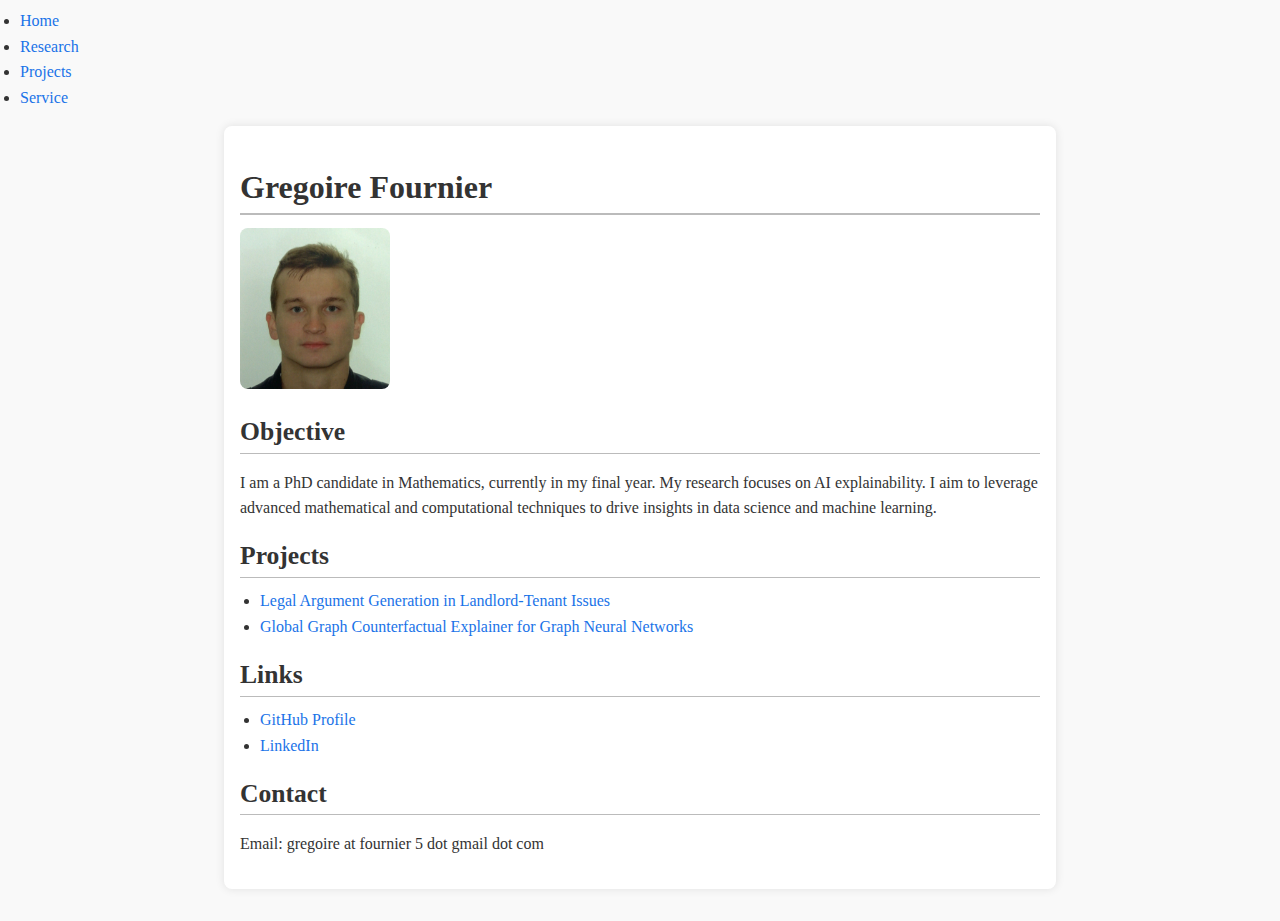
==== index.html @ a9cde682 "Update index.html" ====
<!DOCTYPE html>
<html lang="en">
<head>
    <meta charset="UTF-8">
    <meta name="viewport" content="width=device-width, initial-scale=1.0">
    <title>Gregoire Fournier</title>
    <link rel="stylesheet" href="style.css">
</head>
<body>
    <div id="layout">
        <!-- Sidebar Menu -->
        <nav id="Gregoire Fournier">
            <ul>
                <li><a href="index.html">Home</a></li>
                <li><a href="research.html">Research</a></li>
                <li><a href="projects.html">Projects</a></li>
                <li><a href="service.html">Service</a></li>
            </ul>
        </nav>

        <!-- Main Content Area -->
        <main id="layout-content">
            <header>
                <h1>Gregoire Fournier</h1>
            </header>

            <!-- Space for Photo -->
            <section id="profile-photo">
                <img src="phto_greg.jpg" alt="Gregoire's Photo" style="max-width: 150px; border-radius: 8px;">
            </section>

            <!-- Objective Section -->
            <section>
                <h2>Objective</h2>
                <p>I am a PhD candidate in Mathematics, currently in my final year. My research focuses on AI explainability.
I aim to leverage advanced mathematical and computational techniques to drive insights in data science and machine learning.</p>
            </section>

            <!-- Projects Section -->
            <section>
                <h2>Projects</h2>
                <ul>
                    <li><a href="link-to-project">Legal Argument Generation in Landlord-Tenant Issues</a></li>
                    <li><a href="link-to-project">Global Graph Counterfactual Explainer for Graph Neural Networks</a></li>
                </ul>
            </section>

            <!-- Links Section -->
            <section>
                <h2>Links</h2>
                <ul>
                    <li><a href="https://github.com/ssggreg">GitHub Profile</a></li>
                    <li><a href="https://www.linkedin.com/in/gregoire-fournier/">LinkedIn</a></li>
                </ul>
            </section>

            <!-- Contact Section -->
            <section>
                <h2>Contact</h2>
                <p>Email: gregoire at fournier 5 dot gmail dot com</a></p>
            </section>
        </main>
    </div>
</body>
</html>
---- style.css ----
/* Layout and Body Styling */
body {
	background: #f9f9f9;
	font-family: Georgia, serif;
	padding-bottom: 16px;
	margin: 0;
	color: #333333;
	line-height: 1.6;
}

#layout-content, #layout-menu {
	padding: 1em;
	background: #ffffff;
	box-shadow: 0px 0px 10px rgba(0,0,0,0.1);
	border-radius: 8px;
	margin: 1em auto;
	max-width: 800px;
}

/* Menu Styling */
#layout-menu {
	background: #eaeaea;
	border: 1px solid #cccccc;
	font-size: 1em;
}

#layout-menu td {
	background: #f4f4f4;
	vertical-align: top;
}

/* Link Styles */
a, a > tt {
	color: #1a73e8;
	text-decoration: none;
}

a:hover {
	text-decoration: underline;
}

/* Headings */
h1, h2, h3 {
	color: #333333;
	margin-top: 0.8em;
	margin-bottom: 0.4em;
	padding-bottom: 0.2em;
	line-height: 1.2;
}

h1 {
	font-size: 2em;
	border-bottom: 2px solid #bbbbbb;
}

h2 {
	font-size: 1.6em;
	border-bottom: 1px solid #bbbbbb;
}

h3 {
	font-size: 1.2em;
}

/* Code and Syntax Styling */
tt, pre {
	background: #f5f5f5;
	padding: 4px 6px;
	border-radius: 4px;
}

pre, tt {
	font-size: 0.9em;
	font-family: Monaco, monospace;
}

/* Tables */
table {
	width: 100%;
	border: 1px solid #cccccc;
	border-collapse: collapse;
	margin-top: 1em;
}

table#tlayout {
	border: none;
	background: #ffffff;
}

td {
	padding: 10px;
	border: 1px solid #e0e0e0;
	text-align: left;
}

tr.heading {
	font-weight: bold;
	background: #f0f0f0;
}

/* Footer Styling */
div#footer {
	font-size: 0.8em;
	color: #888888;
	text-align: center;
	padding-top: 1em;
	margin-top: 2em;
	border-top: 1px solid #cccccc;
}

div#footer a {
	color: #80a0b0;
}

/* Lists */
ul {
	list-style-type: disc;
	padding-left: 20px;
}

ol {
	list-style-type: decimal;
	padding-left: 20px;
}

ul, ol, dl {
	margin-top: 0.5em;
	margin-bottom: 1em;
}

/* Block Elements */
div.menu-category {
	border-bottom: 1px solid #dddddd;
	margin-top: 1em;
	font-weight: bold;
	color: #666666;
}

div.menu-item {
	padding-left: 16px;
	margin-top: 0.5em;
}

/* Titles and Subtitles */
div#toptitle, div#subtitle {
	color: #444444;
	font-weight: bold;
	margin-bottom: 0.5em;
}

/* Code Syntax Highlighting */
span.pycommand { color: #3b5998; }
span.statement { color: #008000; }
span.builtin { color: #000080; }
span.special { color: #990000; }
span.operator { color: #880000; }
span.error { color: #cc0000; }
span.comment, span.string {
	color: #606060;
	font-style: italic;
}
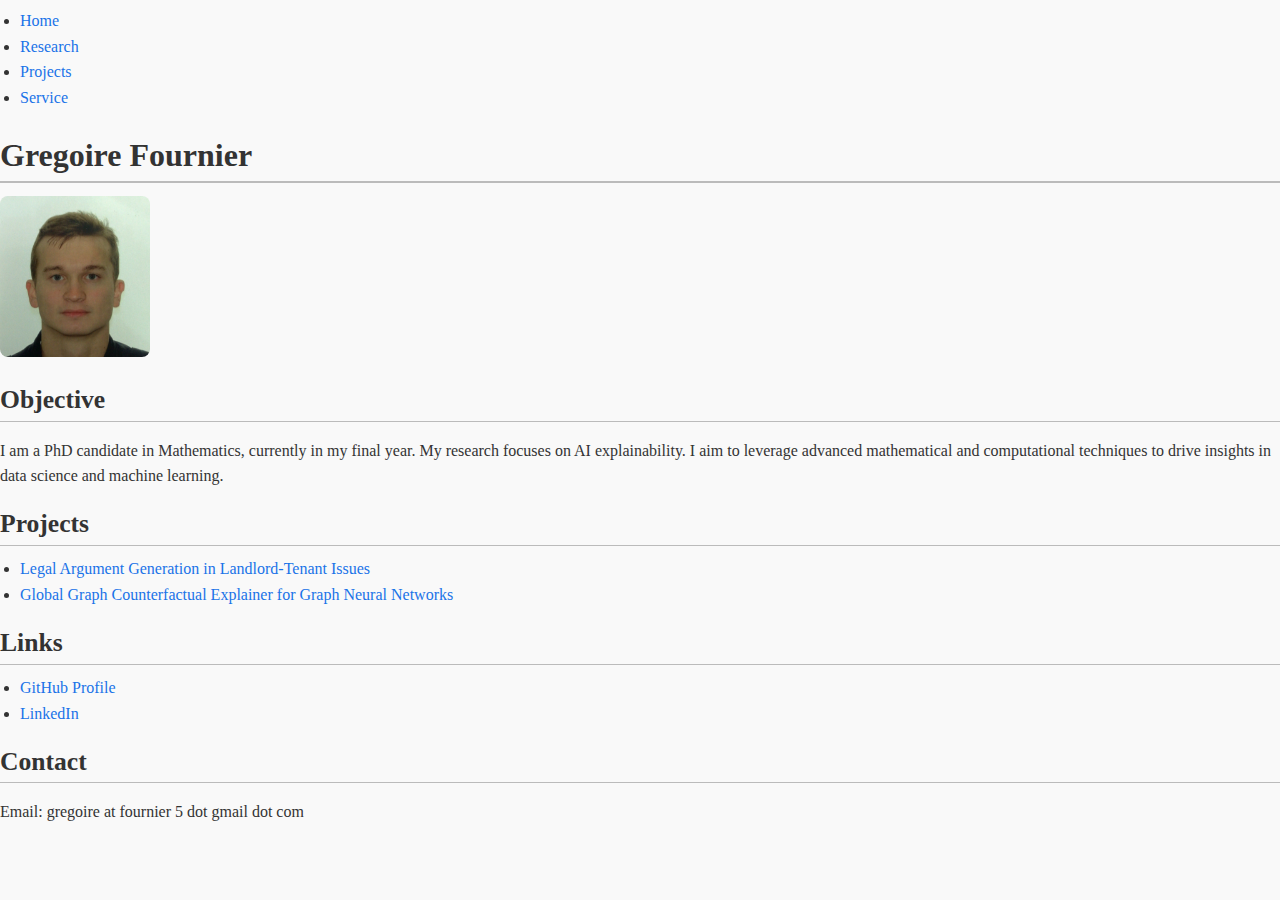
==== commit 74df43a2: "Update index.html" ====
--- a/index.html
+++ b/index.html
@@ -7,9 +7,9 @@
     <link rel="stylesheet" href="style.css">
 </head>
 <body>
-    <div id="layout">
+    <div class="container">
         <!-- Sidebar Menu -->
-        <nav id="Gregoire Fournier">
+        <nav id="navbar">
             <ul>
                 <li><a href="index.html">Home</a></li>
                 <li><a href="research.html">Research</a></li>
@@ -19,25 +19,25 @@
         </nav>
 
         <!-- Main Content Area -->
-        <main id="layout-content">
+        <main>
             <header>
                 <h1>Gregoire Fournier</h1>
             </header>
 
             <!-- Space for Photo -->
-            <section id="profile-photo">
+            <section id="profile-photo" class="text-center">
                 <img src="phto_greg.jpg" alt="Gregoire's Photo" style="max-width: 150px; border-radius: 8px;">
             </section>
 
             <!-- Objective Section -->
-            <section>
+            <section class="mt-20">
                 <h2>Objective</h2>
                 <p>I am a PhD candidate in Mathematics, currently in my final year. My research focuses on AI explainability.
 I aim to leverage advanced mathematical and computational techniques to drive insights in data science and machine learning.</p>
             </section>
 
             <!-- Projects Section -->
-            <section>
+            <section class="mt-20">
                 <h2>Projects</h2>
                 <ul>
                     <li><a href="link-to-project">Legal Argument Generation in Landlord-Tenant Issues</a></li>
@@ -46,7 +46,7 @@
             </section>
 
             <!-- Links Section -->
-            <section>
+            <section class="mt-20">
                 <h2>Links</h2>
                 <ul>
                     <li><a href="https://github.com/ssggreg">GitHub Profile</a></li>
@@ -55,12 +55,13 @@
             </section>
 
             <!-- Contact Section -->
-            <section>
+            <section class="mt-20">
                 <h2>Contact</h2>
-                <p>Email: gregoire at fournier 5 dot gmail dot com</a></p>
+                <p>Email: gregoire at fournier 5 dot gmail dot com</p>
             </section>
         </main>
     </div>
 </body>
 </html>
 
+
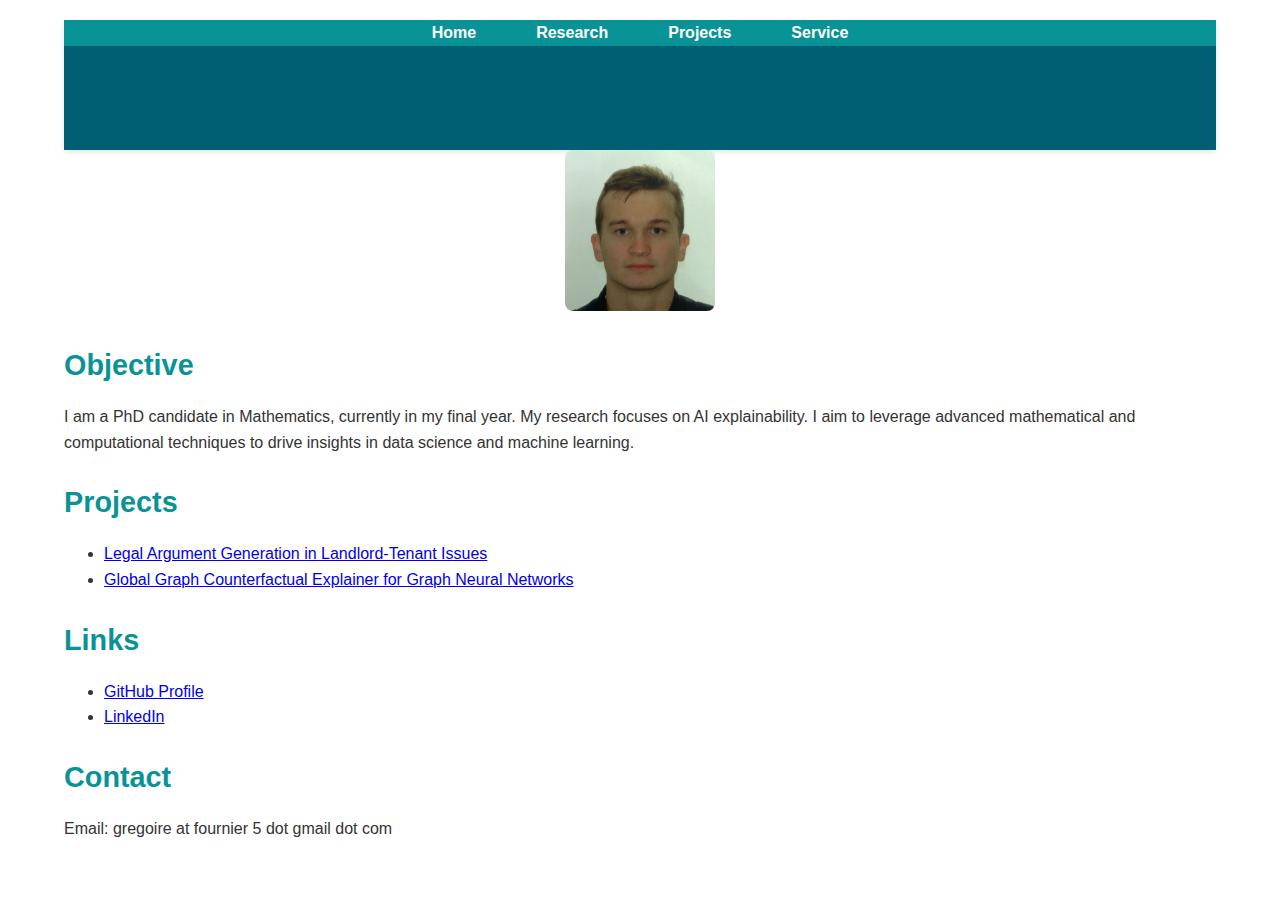
==== commit a4b7fcba: "Update index.html" ====
--- a/index.html
+++ b/index.html
@@ -4,7 +4,7 @@
     <meta charset="UTF-8">
     <meta name="viewport" content="width=device-width, initial-scale=1.0">
     <title>Gregoire Fournier</title>
-    <link rel="stylesheet" href="style.css">
+    <link rel="stylesheet" href="style2.css">
 </head>
 <body>
     <div class="container">
--- a/style2.css
+++ b/style2.css
@@ -0,0 +1,110 @@
+/* General Reset */
+body {
+    margin: 0;
+    padding: 0;
+    font-family: 'Arial', sans-serif;
+    line-height: 1.6;
+    color: #333;
+}
+
+/* Header Styling */
+header {
+    background-color: #005f73;
+    color: white;
+    padding: 20px;
+    text-align: center;
+    box-shadow: 0 2px 5px rgba(0, 0, 0, 0.1);
+}
+
+header h1 {
+    font-size: 2.5rem;
+    margin: 0;
+}
+
+header h2 {
+    font-size: 1.5rem;
+    margin: 5px 0;
+    color: #d8f3dc;
+}
+
+/* Navigation Bar */
+nav {
+    display: flex;
+    justify-content: center;
+    background-color: #0a9396;
+    box-shadow: 0 4px 6px rgba(0, 0, 0, 0.1);
+}
+
+nav ul {
+    list-style: none;
+    margin: 0;
+    padding: 0;
+    display: flex;
+}
+
+nav ul li {
+    margin: 0 15px;
+}
+
+nav ul li a {
+    text-decoration: none;
+    color: white;
+    font-weight: bold;
+    padding: 10px 15px;
+    border-radius: 5px;
+    transition: background-color 0.3s;
+}
+
+nav ul li a:hover {
+    background-color: #94d2bd;
+    color: #003c47;
+}
+
+/* Layout */
+.container {
+    width: 90%;
+    max-width: 1200px;
+    margin: 20px auto;
+}
+
+/* Headings */
+h1 {
+    font-size: 2.2rem;
+    color: #005f73;
+    margin-bottom: 15px;
+}
+
+h2 {
+    font-size: 1.8rem;
+    color: #0a9396;
+    margin-bottom: 10px;
+}
+
+h3 {
+    font-size: 1.5rem;
+    color: #1b4332;
+    margin-bottom: 10px;
+}
+
+/* Footer Styling */
+footer {
+    text-align: center;
+    padding: 10px 0;
+    background-color: #005f73;
+    color: white;
+    margin-top: 20px;
+    box-shadow: 0 -2px 5px rgba(0, 0, 0, 0.1);
+}
+
+/* Utility Classes */
+.text-center {
+    text-align: center;
+}
+
+.mt-20 {
+    margin-top: 20px;
+}
+
+.mb-20 {
+    margin-bottom: 20px;
+}
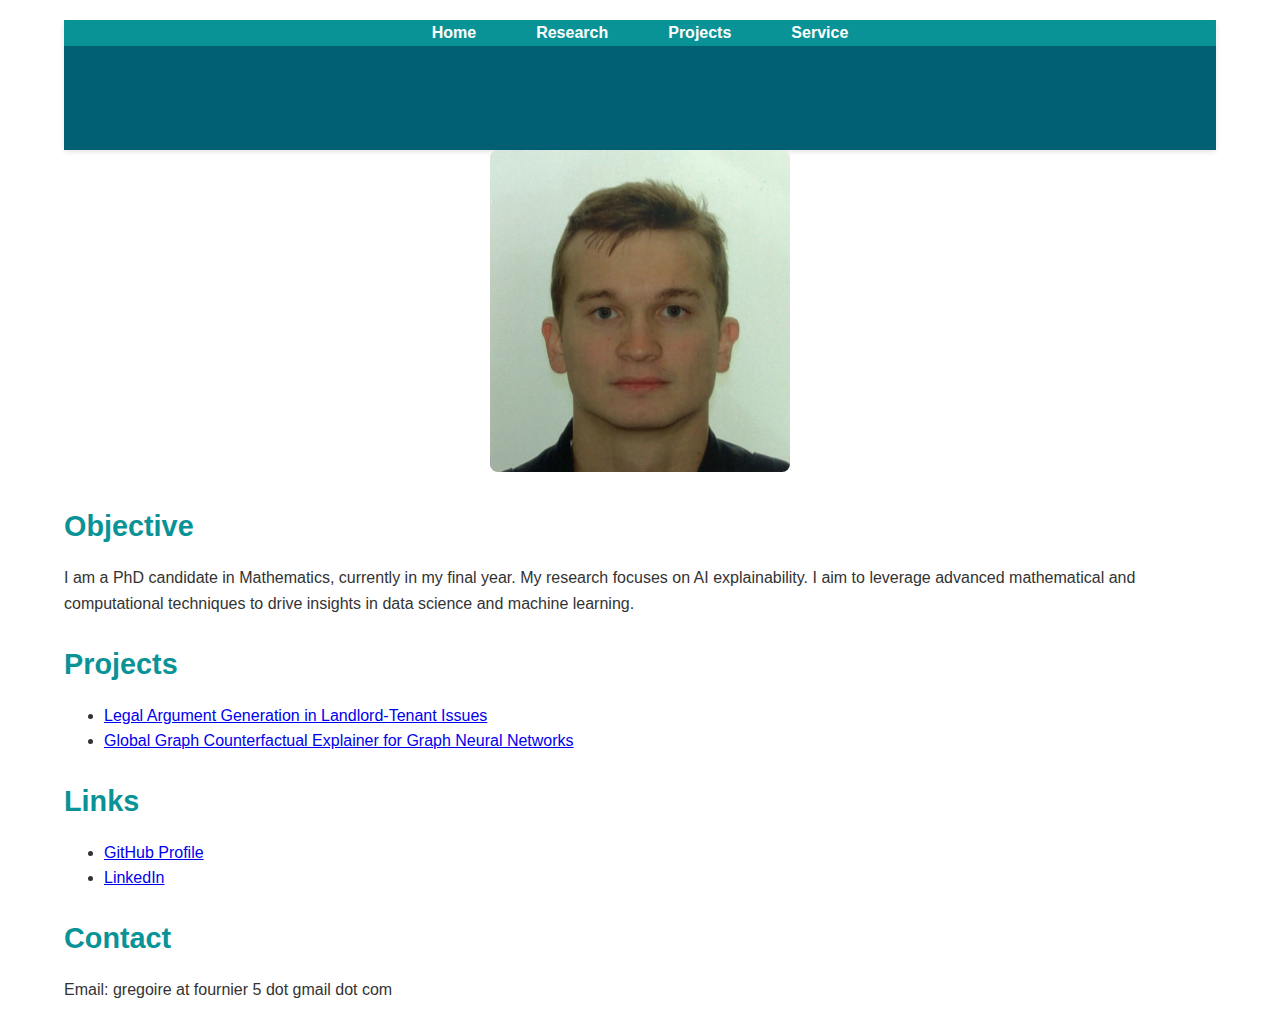
==== commit f744ecb3: "Update index.html" ====
--- a/index.html
+++ b/index.html
@@ -26,7 +26,7 @@
 
             <!-- Space for Photo -->
             <section id="profile-photo" class="text-center">
-                <img src="phto_greg.jpg" alt="Gregoire's Photo" style="max-width: 150px; border-radius: 8px;">
+                <img src="phto_greg.jpg" alt="Gregoire's Photo" style="max-width: 300px; border-radius: 8px;">
             </section>
 
             <!-- Objective Section -->
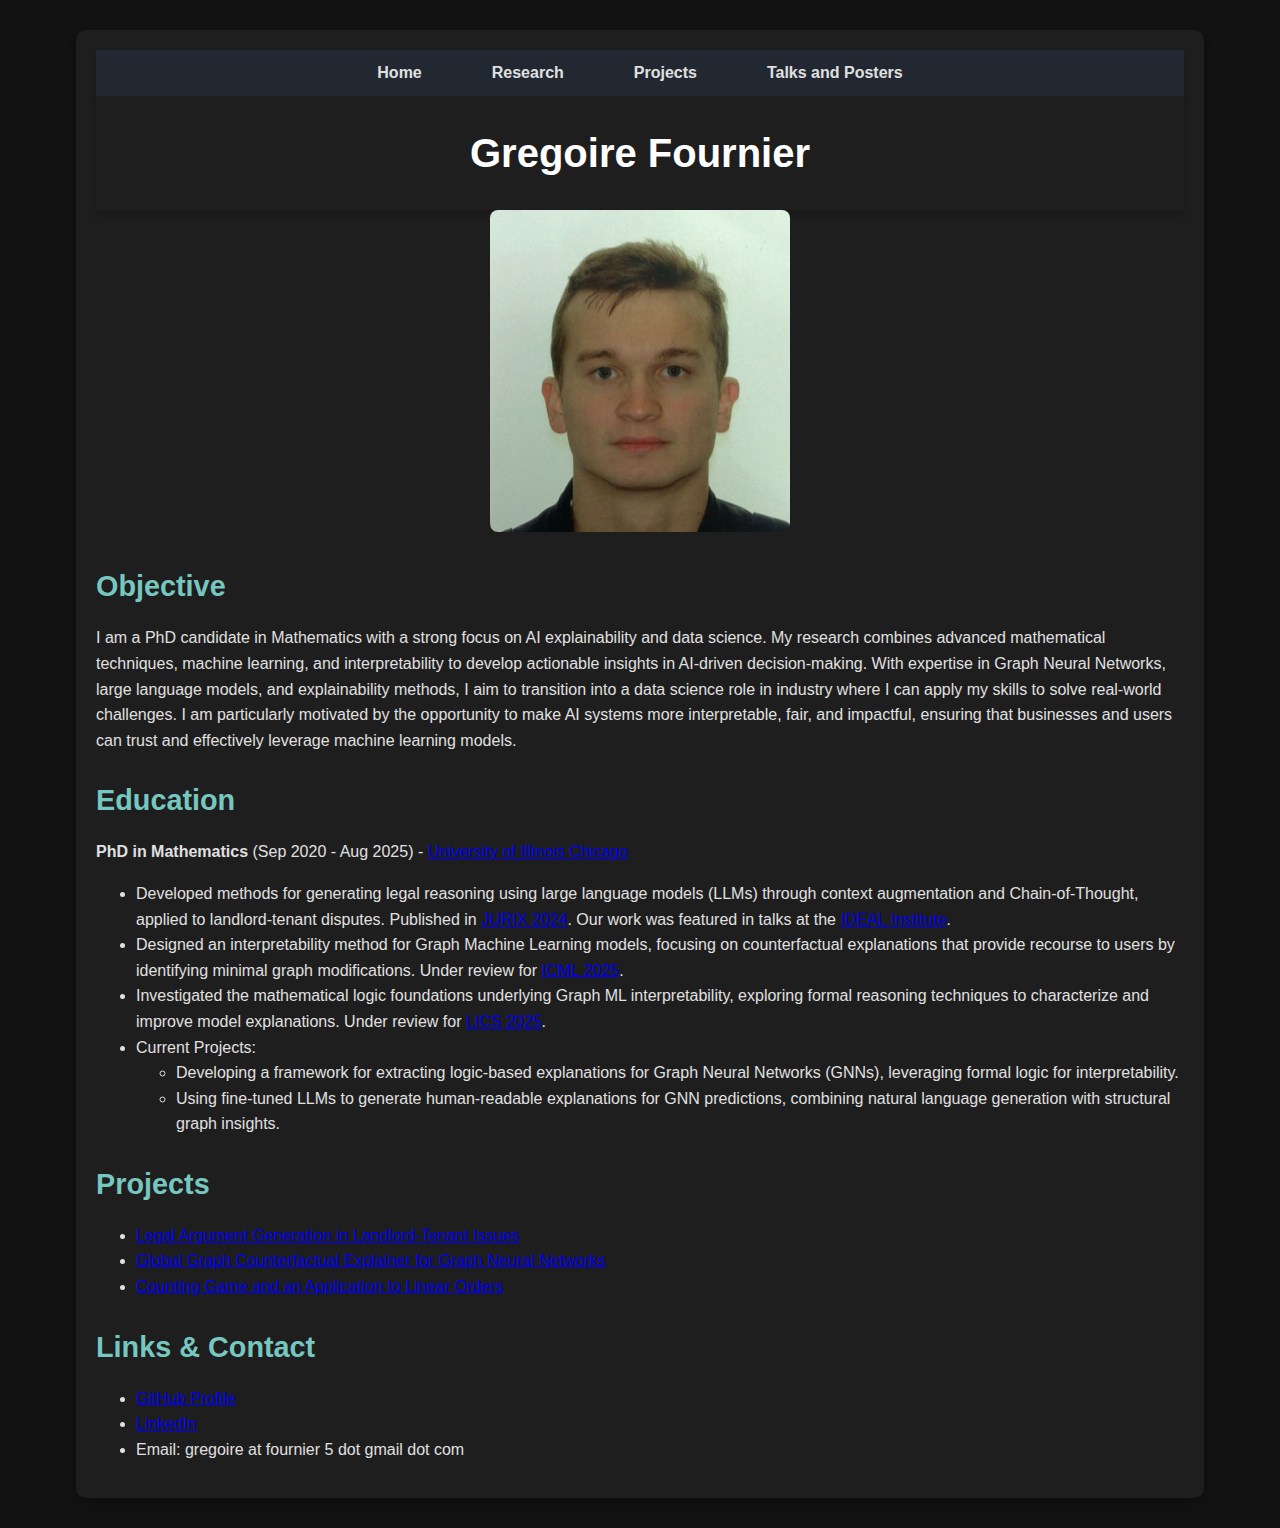
==== commit b962c29c: "update" ====
--- a/index.html
+++ b/index.html
@@ -14,7 +14,7 @@
                 <li><a href="index.html">Home</a></li>
                 <li><a href="research.html">Research</a></li>
                 <li><a href="projects.html">Projects</a></li>
-                <li><a href="service.html">Service</a></li>
+                <li><a href="service.html">Talks and Posters</a></li>
             </ul>
         </nav>
 
@@ -32,32 +32,44 @@
             <!-- Objective Section -->
             <section class="mt-20">
                 <h2>Objective</h2>
-                <p>I am a PhD candidate in Mathematics, currently in my final year. My research focuses on AI explainability.
-I aim to leverage advanced mathematical and computational techniques to drive insights in data science and machine learning.</p>
+                <p>I am a PhD candidate in Mathematics with a strong focus on AI explainability and data science. My research combines advanced mathematical techniques, machine learning, and interpretability to develop actionable insights in AI-driven decision-making. With expertise in Graph Neural Networks, large language models, and explainability methods, I aim to transition into a data science role in industry where I can apply my skills to solve real-world challenges. I am particularly motivated by the opportunity to make AI systems more interpretable, fair, and impactful, ensuring that businesses and users can trust and effectively leverage machine learning models.</p>
+            </section>
+
+            <!-- Education Section -->
+            <section class="mt-20">
+                <h2>Education</h2>
+                <p><strong>PhD in Mathematics</strong> (Sep 2020 - Aug 2025) - <a href="https://mscs.uic.edu/">University of Illinois Chicago</a></p>
+                <ul>
+                    <li>Developed methods for generating legal reasoning using large language models (LLMs) through context augmentation and Chain-of-Thought, applied to landlord-tenant disputes. Published in <a href="https://jurix2024.law.muni.cz/">JURIX 2024</a>. Our work was featured in talks at the <a href="https://ideal-institute.org/">IDEAL Institute</a>.</li>
+                    <li>Designed an interpretability method for Graph Machine Learning models, focusing on counterfactual explanations that provide recourse to users by identifying minimal graph modifications. Under review for <a href="https://icml.cc/">ICML 2025</a>.</li>
+                    <li>Investigated the mathematical logic foundations underlying Graph ML interpretability, exploring formal reasoning techniques to characterize and improve model explanations. Under review for <a href="https://lics.siglog.org/">LICS 2025</a>.</li>
+                    <li>Current Projects:
+                        <ul>
+                            <li>Developing a framework for extracting logic-based explanations for Graph Neural Networks (GNNs), leveraging formal logic for interpretability.</li>
+                            <li>Using fine-tuned LLMs to generate human-readable explanations for GNN predictions, combining natural language generation with structural graph insights.</li>
+                        </ul>
+                    </li>
+                </ul>
             </section>
 
             <!-- Projects Section -->
             <section class="mt-20">
                 <h2>Projects</h2>
                 <ul>
-                    <li><a href="link-to-project">Legal Argument Generation in Landlord-Tenant Issues</a></li>
-                    <li><a href="link-to-project">Global Graph Counterfactual Explainer for Graph Neural Networks</a></li>
+                    <li><a href="AI_and_Law_paper.pdf">Legal Argument Generation in Landlord-Tenant Issues</a></li>
+                    <li><a href="ICML_25_Greg_Sourav.pdf">Global Graph Counterfactual Explainer for Graph Neural Networks</a></li>
+					<li><a href="Paper_game_2025.pdf">Counting Game and an Application to Linear Orders</a></li>
                 </ul>
             </section>
 
-            <!-- Links Section -->
+            <!-- Links and Contact Section -->
             <section class="mt-20">
-                <h2>Links</h2>
+                <h2>Links & Contact</h2>
                 <ul>
                     <li><a href="https://github.com/ssggreg">GitHub Profile</a></li>
                     <li><a href="https://www.linkedin.com/in/gregoire-fournier/">LinkedIn</a></li>
+                    <li>Email: gregoire at fournier 5 dot gmail dot com</li>
                 </ul>
-            </section>
-
-            <!-- Contact Section -->
-            <section class="mt-20">
-                <h2>Contact</h2>
-                <p>Email: gregoire at fournier 5 dot gmail dot com</p>
             </section>
         </main>
     </div>
@@ -65,3 +77,4 @@
 </html>
 
 
+
--- a/style2.css
+++ b/style2.css
@@ -4,35 +4,38 @@
     padding: 0;
     font-family: 'Arial', sans-serif;
     line-height: 1.6;
-    color: #333;
+    color: #E0E0E0;
+    background-color: #121212;
 }
 
 /* Header Styling */
 header {
-    background-color: #005f73;
-    color: white;
-    padding: 20px;
+    background-color: #1E1E1E;
+    color: #FFFFFF;
+    padding: 25px;
     text-align: center;
-    box-shadow: 0 2px 5px rgba(0, 0, 0, 0.1);
+    box-shadow: 0 4px 8px rgba(0, 0, 0, 0.2);
 }
 
 header h1 {
     font-size: 2.5rem;
     margin: 0;
+    color: #FFFFFF;
 }
 
 header h2 {
     font-size: 1.5rem;
     margin: 5px 0;
-    color: #d8f3dc;
+    color: #76c7c0;
 }
 
 /* Navigation Bar */
 nav {
     display: flex;
     justify-content: center;
-    background-color: #0a9396;
-    box-shadow: 0 4px 6px rgba(0, 0, 0, 0.1);
+    background-color: #222831;
+    padding: 10px 0;
+    box-shadow: 0 4px 6px rgba(0, 0, 0, 0.2);
 }
 
 nav ul {
@@ -48,52 +51,57 @@
 
 nav ul li a {
     text-decoration: none;
-    color: white;
+    color: #E0E0E0;
     font-weight: bold;
-    padding: 10px 15px;
+    padding: 12px 20px;
     border-radius: 5px;
-    transition: background-color 0.3s;
+    transition: all 0.3s ease;
 }
 
 nav ul li a:hover {
-    background-color: #94d2bd;
-    color: #003c47;
+    background-color: #76c7c0;
+    color: #121212;
+    box-shadow: 0 0 10px #76c7c0;
 }
 
 /* Layout */
 .container {
-    width: 90%;
-    max-width: 1200px;
-    margin: 20px auto;
+    width: 85%;
+    max-width: 1100px;
+    margin: 30px auto;
+    padding: 20px;
+    background: #1E1E1E;
+    border-radius: 10px;
+    box-shadow: 0 4px 10px rgba(0, 0, 0, 0.3);
 }
 
 /* Headings */
 h1 {
     font-size: 2.2rem;
-    color: #005f73;
+    color: #FFFFFF;
     margin-bottom: 15px;
 }
 
 h2 {
     font-size: 1.8rem;
-    color: #0a9396;
+    color: #76c7c0;
     margin-bottom: 10px;
 }
 
 h3 {
     font-size: 1.5rem;
-    color: #1b4332;
+    color: #d3d3d3;
     margin-bottom: 10px;
 }
 
 /* Footer Styling */
 footer {
     text-align: center;
-    padding: 10px 0;
-    background-color: #005f73;
-    color: white;
+    padding: 15px 0;
+    background-color: #1E1E1E;
+    color: #FFFFFF;
     margin-top: 20px;
-    box-shadow: 0 -2px 5px rgba(0, 0, 0, 0.1);
+    box-shadow: 0 -2px 5px rgba(0, 0, 0, 0.2);
 }
 
 /* Utility Classes */
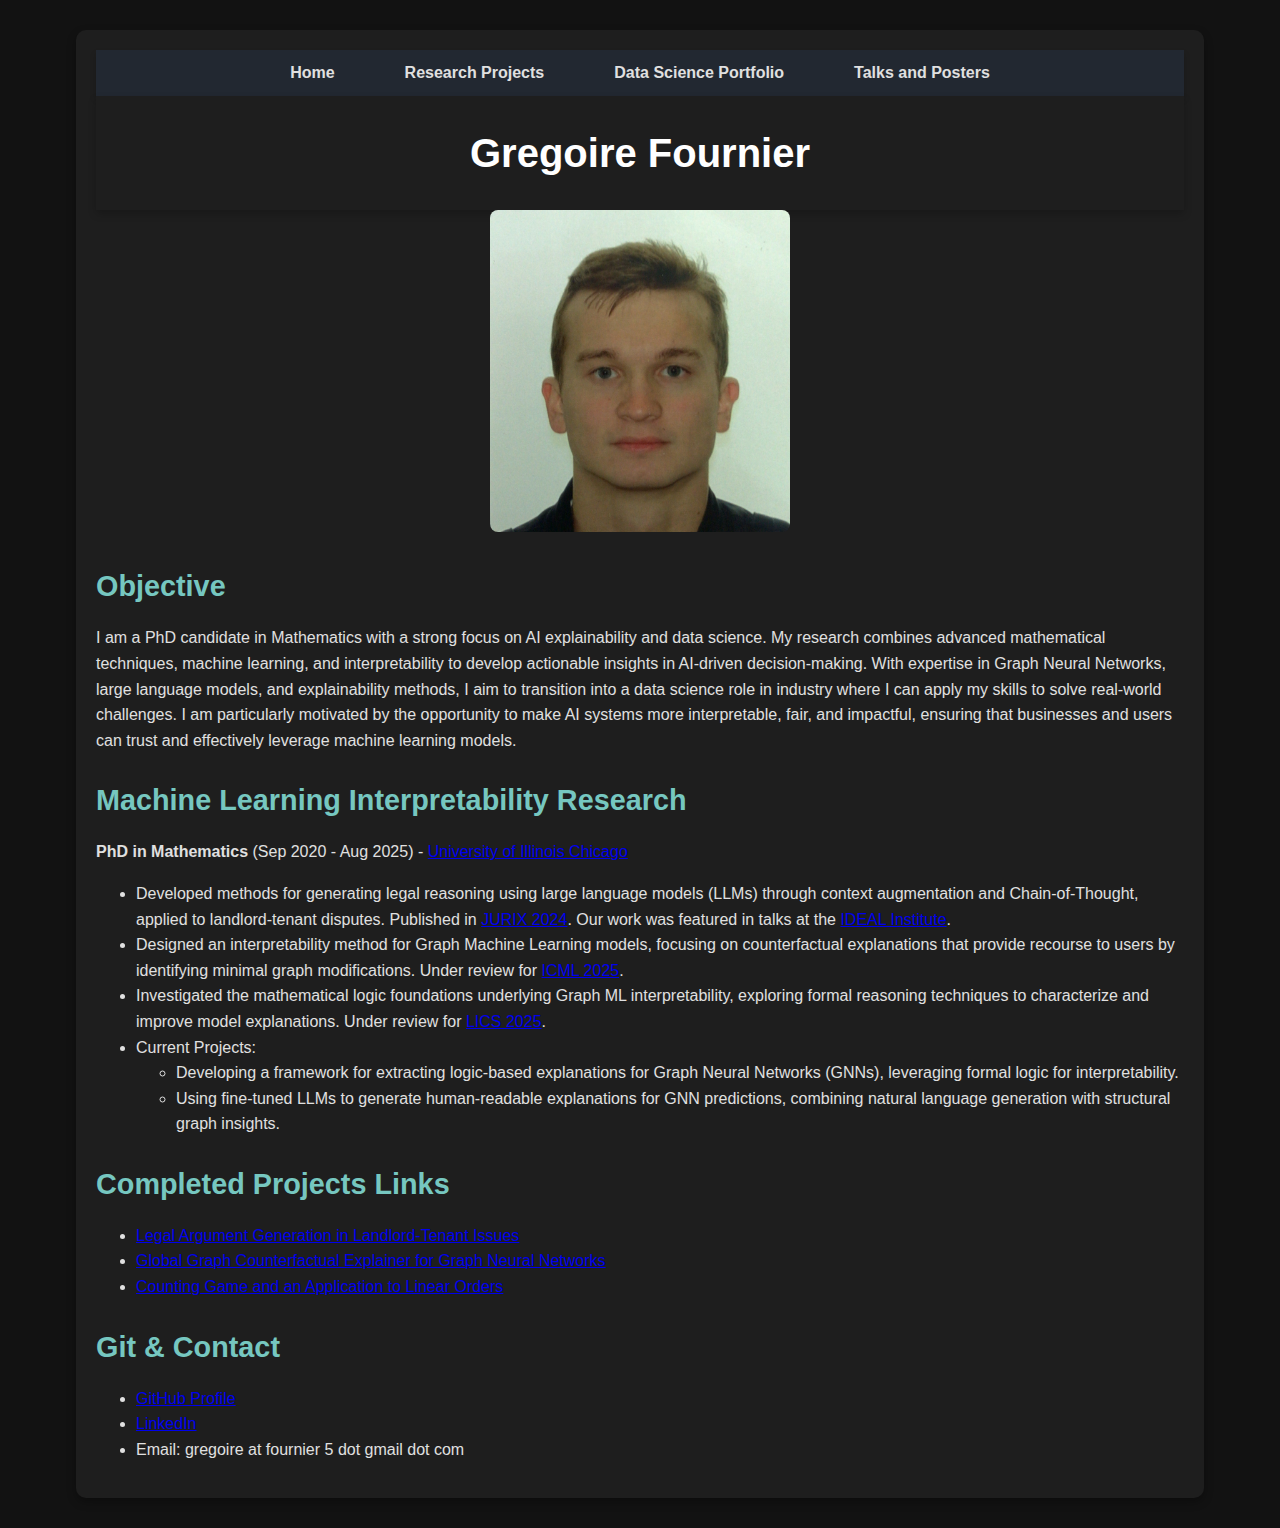
==== commit d443ebfc: "update" ====
--- a/index.html
+++ b/index.html
@@ -12,8 +12,8 @@
         <nav id="navbar">
             <ul>
                 <li><a href="index.html">Home</a></li>
-                <li><a href="research.html">Research</a></li>
-                <li><a href="projects.html">Projects</a></li>
+                <li><a href="research.html">Research Projects</a></li>
+                <li><a href="projects.html">Data Science Portfolio</a></li>
                 <li><a href="service.html">Talks and Posters</a></li>
             </ul>
         </nav>
@@ -37,7 +37,7 @@
 
             <!-- Education Section -->
             <section class="mt-20">
-                <h2>Education</h2>
+                <h2>Machine Learning Interpretability Research</h2>
                 <p><strong>PhD in Mathematics</strong> (Sep 2020 - Aug 2025) - <a href="https://mscs.uic.edu/">University of Illinois Chicago</a></p>
                 <ul>
                     <li>Developed methods for generating legal reasoning using large language models (LLMs) through context augmentation and Chain-of-Thought, applied to landlord-tenant disputes. Published in <a href="https://jurix2024.law.muni.cz/">JURIX 2024</a>. Our work was featured in talks at the <a href="https://ideal-institute.org/">IDEAL Institute</a>.</li>
@@ -54,7 +54,7 @@
 
             <!-- Projects Section -->
             <section class="mt-20">
-                <h2>Projects</h2>
+                <h2>Completed Projects Links</h2>
                 <ul>
                     <li><a href="AI_and_Law_paper.pdf">Legal Argument Generation in Landlord-Tenant Issues</a></li>
                     <li><a href="ICML_25_Greg_Sourav.pdf">Global Graph Counterfactual Explainer for Graph Neural Networks</a></li>
@@ -64,7 +64,7 @@
 
             <!-- Links and Contact Section -->
             <section class="mt-20">
-                <h2>Links & Contact</h2>
+                <h2>Git & Contact</h2>
                 <ul>
                     <li><a href="https://github.com/ssggreg">GitHub Profile</a></li>
                     <li><a href="https://www.linkedin.com/in/gregoire-fournier/">LinkedIn</a></li>
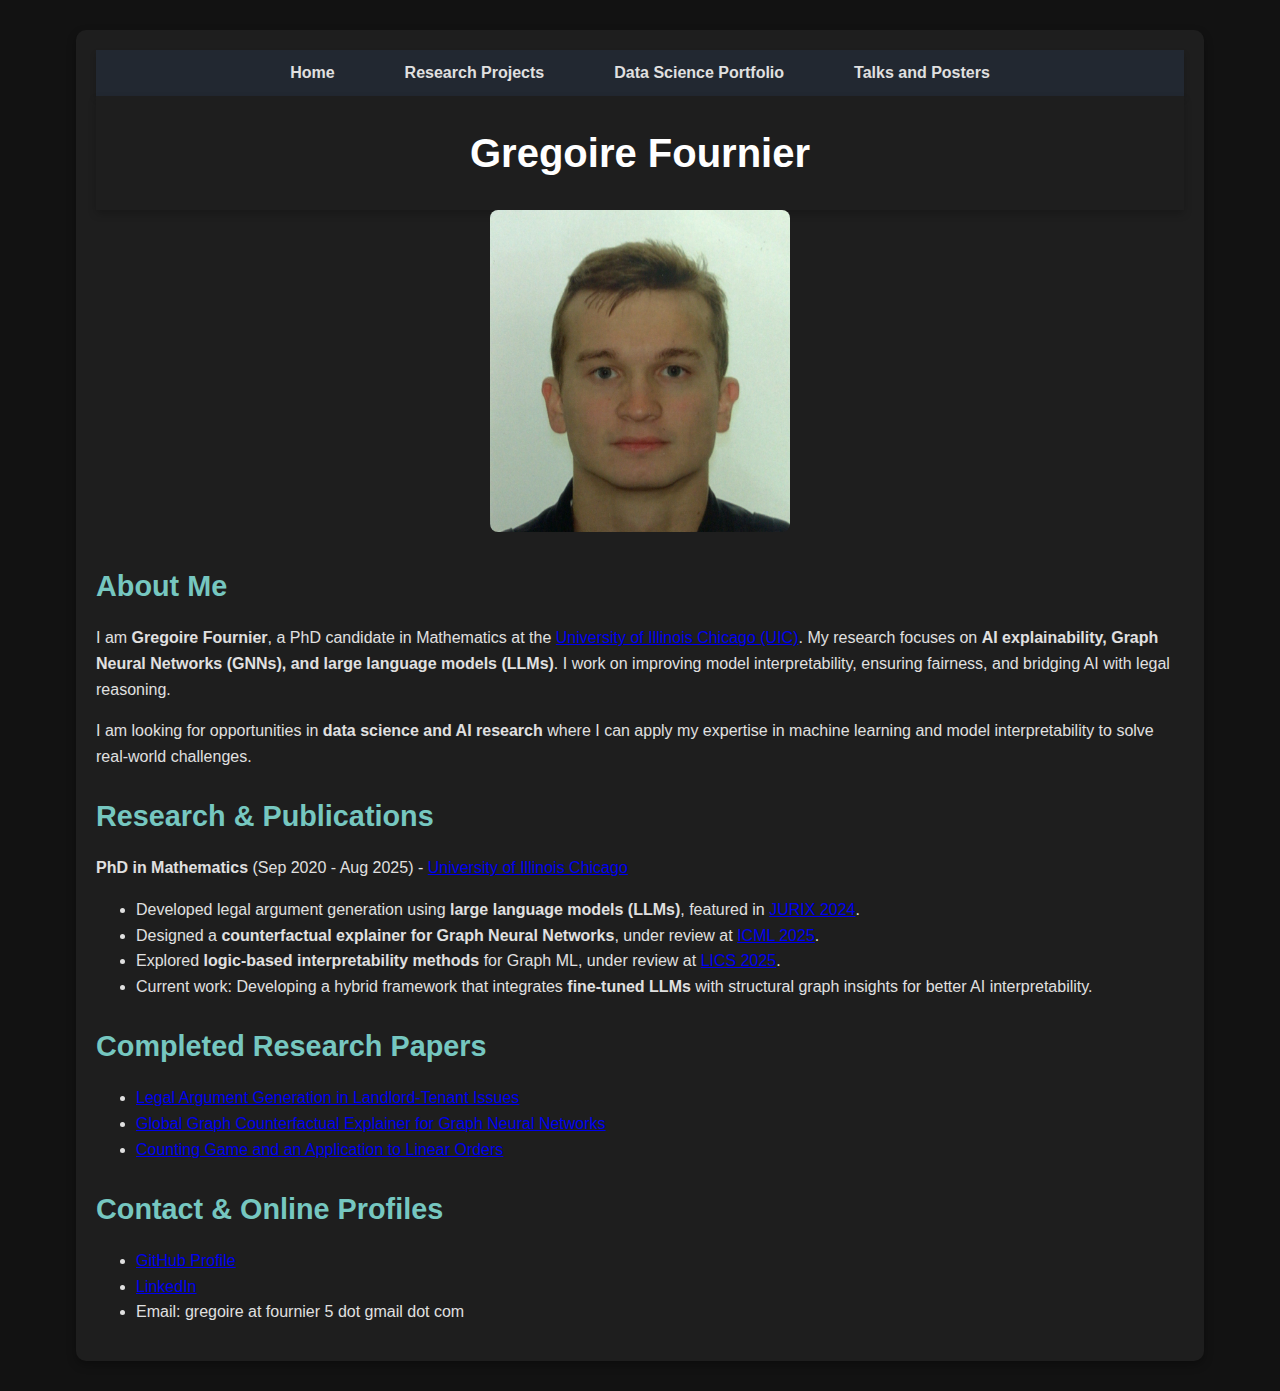
==== commit 7a4ee3bc: "update" ====
--- a/index.html
+++ b/index.html
@@ -3,7 +3,27 @@
 <head>
     <meta charset="UTF-8">
     <meta name="viewport" content="width=device-width, initial-scale=1.0">
-    <title>Gregoire Fournier</title>
+    
+    <!-- SEO Title -->
+    <title>Gregoire Fournier | PhD Candidate at UIC | Machine Learning & Explainability</title>
+    
+    <!-- SEO Meta Description -->
+    <meta name="description" content="Gregoire Fournier is a PhD candidate in Mathematics at UIC, specializing in machine learning, AI explainability, and graph neural networks.">
+    
+    <!-- SEO Keywords -->
+    <meta name="keywords" content="Gregoire Fournier, UIC, PhD Mathematics, Machine Learning, AI Explainability, Graph Neural Networks, Legal AI, Data Science">
+    
+    <!-- Open Graph (Facebook & LinkedIn) -->
+    <meta property="og:title" content="Gregoire Fournier | PhD Candidate at UIC">
+    <meta property="og:description" content="PhD candidate in Mathematics at UIC with expertise in AI explainability, graph neural networks, and legal AI.">
+    <meta property="og:url" content="https://ssggreg.github.io/">
+    <meta property="og:type" content="website">
+    
+    <!-- Twitter Card -->
+    <meta name="twitter:card" content="summary_large_image">
+    <meta name="twitter:title" content="Gregoire Fournier | PhD Candidate at UIC">
+    <meta name="twitter:description" content="Specializing in machine learning interpretability and AI-driven legal reasoning.">
+    
     <link rel="stylesheet" href="style2.css">
 </head>
 <body>
@@ -26,45 +46,49 @@
 
             <!-- Space for Photo -->
             <section id="profile-photo" class="text-center">
-                <img src="phto_greg.jpg" alt="Gregoire's Photo" style="max-width: 300px; border-radius: 8px;">
+                <img src="phto_greg.jpg" alt="Gregoire Fournier - PhD Candidate at UIC" style="max-width: 300px; border-radius: 8px;">
             </section>
 
             <!-- Objective Section -->
             <section class="mt-20">
-                <h2>Objective</h2>
-                <p>I am a PhD candidate in Mathematics with a strong focus on AI explainability and data science. My research combines advanced mathematical techniques, machine learning, and interpretability to develop actionable insights in AI-driven decision-making. With expertise in Graph Neural Networks, large language models, and explainability methods, I aim to transition into a data science role in industry where I can apply my skills to solve real-world challenges. I am particularly motivated by the opportunity to make AI systems more interpretable, fair, and impactful, ensuring that businesses and users can trust and effectively leverage machine learning models.</p>
+                <h2>About Me</h2>
+                <p>
+                    I am <strong>Gregoire Fournier</strong>, a PhD candidate in Mathematics at the 
+                    <a href="https://www.uic.edu/" target="_blank">University of Illinois Chicago (UIC)</a>. My research focuses on 
+                    <strong>AI explainability, Graph Neural Networks (GNNs), and large language models (LLMs)</strong>. 
+                    I work on improving model interpretability, ensuring fairness, and bridging AI with legal reasoning.
+                </p>
+                <p>
+                    I am looking for opportunities in <strong>data science and AI research</strong> where I can apply my expertise in 
+                    machine learning and model interpretability to solve real-world challenges.
+                </p>
             </section>
 
-            <!-- Education Section -->
+            <!-- Research Section -->
             <section class="mt-20">
-                <h2>Machine Learning Interpretability Research</h2>
+                <h2>Research & Publications</h2>
                 <p><strong>PhD in Mathematics</strong> (Sep 2020 - Aug 2025) - <a href="https://mscs.uic.edu/">University of Illinois Chicago</a></p>
                 <ul>
-                    <li>Developed methods for generating legal reasoning using large language models (LLMs) through context augmentation and Chain-of-Thought, applied to landlord-tenant disputes. Published in <a href="https://jurix2024.law.muni.cz/">JURIX 2024</a>. Our work was featured in talks at the <a href="https://ideal-institute.org/">IDEAL Institute</a>.</li>
-                    <li>Designed an interpretability method for Graph Machine Learning models, focusing on counterfactual explanations that provide recourse to users by identifying minimal graph modifications. Under review for <a href="https://icml.cc/">ICML 2025</a>.</li>
-                    <li>Investigated the mathematical logic foundations underlying Graph ML interpretability, exploring formal reasoning techniques to characterize and improve model explanations. Under review for <a href="https://lics.siglog.org/">LICS 2025</a>.</li>
-                    <li>Current Projects:
-                        <ul>
-                            <li>Developing a framework for extracting logic-based explanations for Graph Neural Networks (GNNs), leveraging formal logic for interpretability.</li>
-                            <li>Using fine-tuned LLMs to generate human-readable explanations for GNN predictions, combining natural language generation with structural graph insights.</li>
-                        </ul>
-                    </li>
+                    <li>Developed legal argument generation using <strong>large language models (LLMs)</strong>, featured in <a href="https://jurix2024.law.muni.cz/">JURIX 2024</a>.</li>
+                    <li>Designed a <strong>counterfactual explainer for Graph Neural Networks</strong>, under review at <a href="https://icml.cc/">ICML 2025</a>.</li>
+                    <li>Explored <strong>logic-based interpretability methods</strong> for Graph ML, under review at <a href="https://lics.siglog.org/">LICS 2025</a>.</li>
+                    <li>Current work: Developing a hybrid framework that integrates <strong>fine-tuned LLMs</strong> with structural graph insights for better AI interpretability.</li>
                 </ul>
             </section>
 
             <!-- Projects Section -->
             <section class="mt-20">
-                <h2>Completed Projects Links</h2>
+                <h2>Completed Research Papers</h2>
                 <ul>
                     <li><a href="AI_and_Law_paper.pdf">Legal Argument Generation in Landlord-Tenant Issues</a></li>
                     <li><a href="ICML_25_Greg_Sourav.pdf">Global Graph Counterfactual Explainer for Graph Neural Networks</a></li>
-					<li><a href="Paper_game_2025.pdf">Counting Game and an Application to Linear Orders</a></li>
+                    <li><a href="Paper_game_2025.pdf">Counting Game and an Application to Linear Orders</a></li>
                 </ul>
             </section>
 
             <!-- Links and Contact Section -->
             <section class="mt-20">
-                <h2>Git & Contact</h2>
+                <h2>Contact & Online Profiles</h2>
                 <ul>
                     <li><a href="https://github.com/ssggreg">GitHub Profile</a></li>
                     <li><a href="https://www.linkedin.com/in/gregoire-fournier/">LinkedIn</a></li>
@@ -73,8 +97,32 @@
             </section>
         </main>
     </div>
+
+    <!-- Schema.org Structured Data -->
+    <script type="application/ld+json">
+    {
+        "@context": "https://schema.org",
+        "@type": "Person",
+        "name": "Gregoire Fournier",
+        "affiliation": {
+            "@type": "CollegeOrUniversity",
+            "name": "University of Illinois Chicago",
+            "url": "https://www.uic.edu/"
+        },
+        "url": "https://ssggreg.github.io/",
+        "sameAs": [
+            "https://www.linkedin.com/in/gregoire-fournier/",
+            "https://github.com/ssggreg",
+            "https://scholar.google.com/citations?user=YOUR-GOOGLE-SCHOLAR-ID"
+        ],
+        "jobTitle": "PhD Candidate in Mathematics",
+        "description": "Gregoire Fournier is a PhD candidate at UIC specializing in AI explainability, machine learning, and legal AI.",
+        "email": "gregoire at fournier 5 dot gmail dot com"
+    }
+    </script>
 </body>
 </html>
 
 
 
+
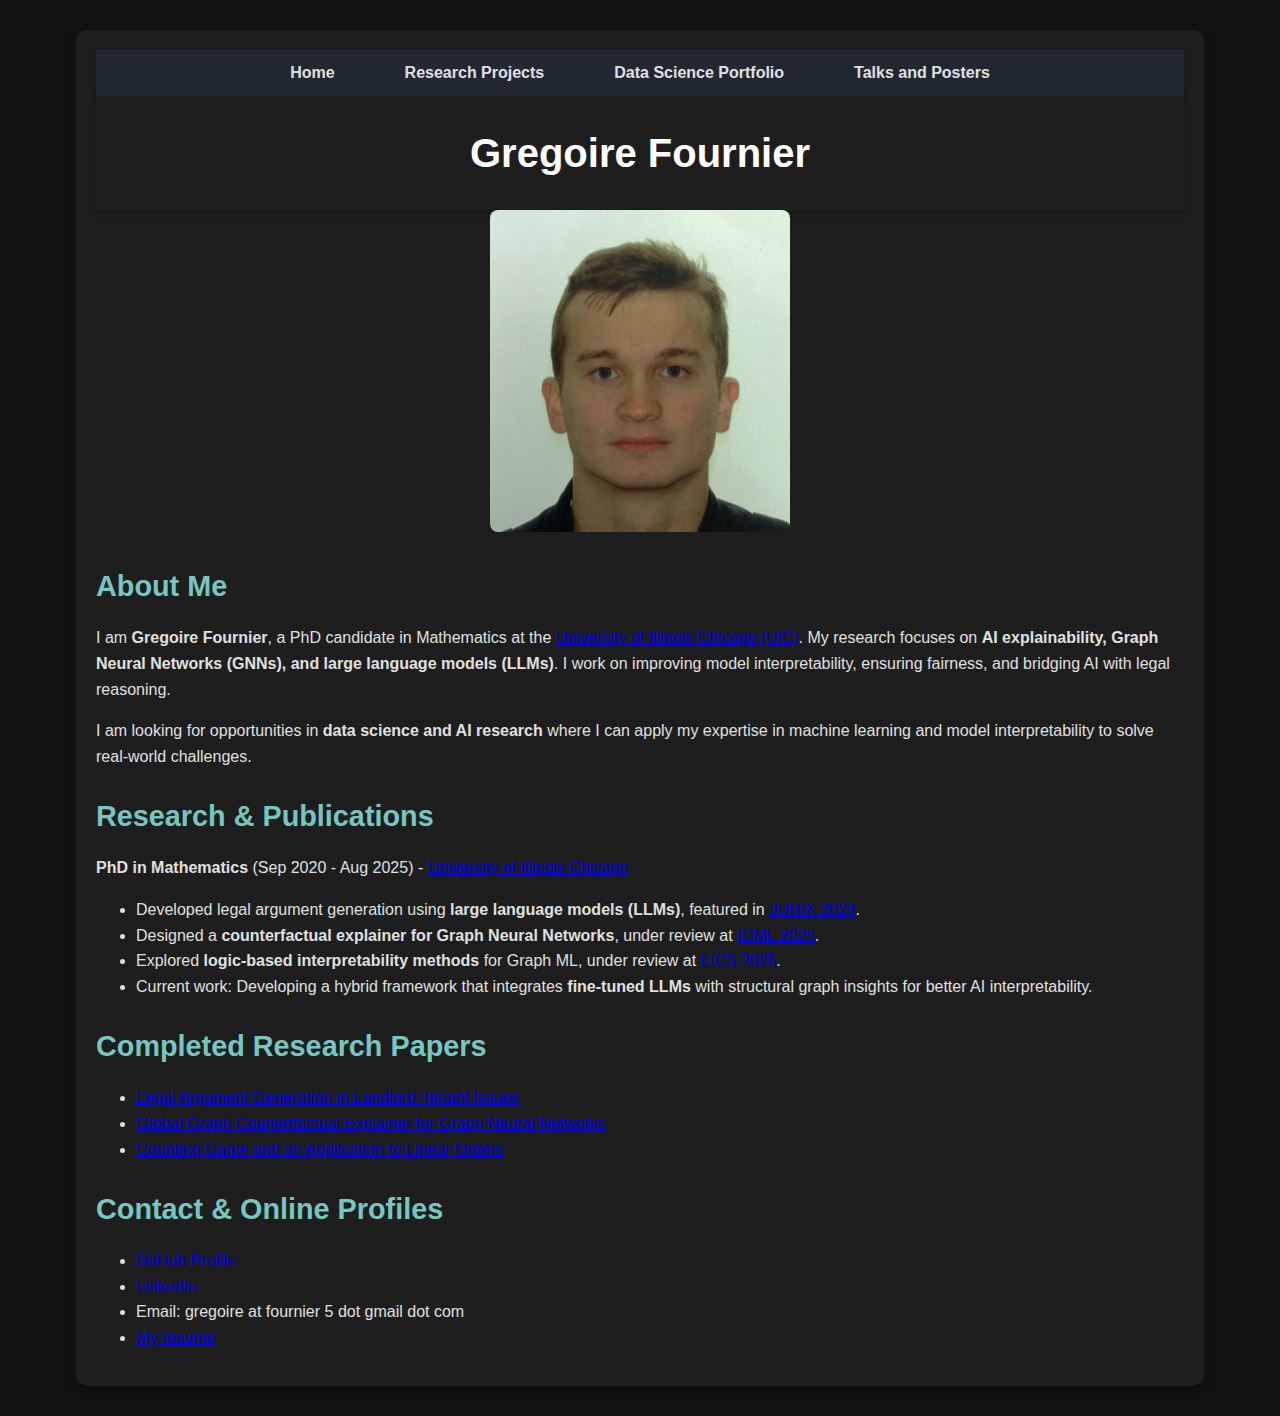
==== commit 2f79567f: "linking resume" ====
--- a/index.html
+++ b/index.html
@@ -92,7 +92,8 @@
                 <ul>
                     <li><a href="https://github.com/ssggreg">GitHub Profile</a></li>
                     <li><a href="https://www.linkedin.com/in/gregoire-fournier/">LinkedIn</a></li>
-                    <li>Email: gregoire at fournier 5 dot gmail dot com</li>
+                    <li> Email: gregoire at fournier 5 dot gmail dot com </li>
+					<li><a href="resume_gregoire_25.pdf"> My resume </li>
                 </ul>
             </section>
         </main>
